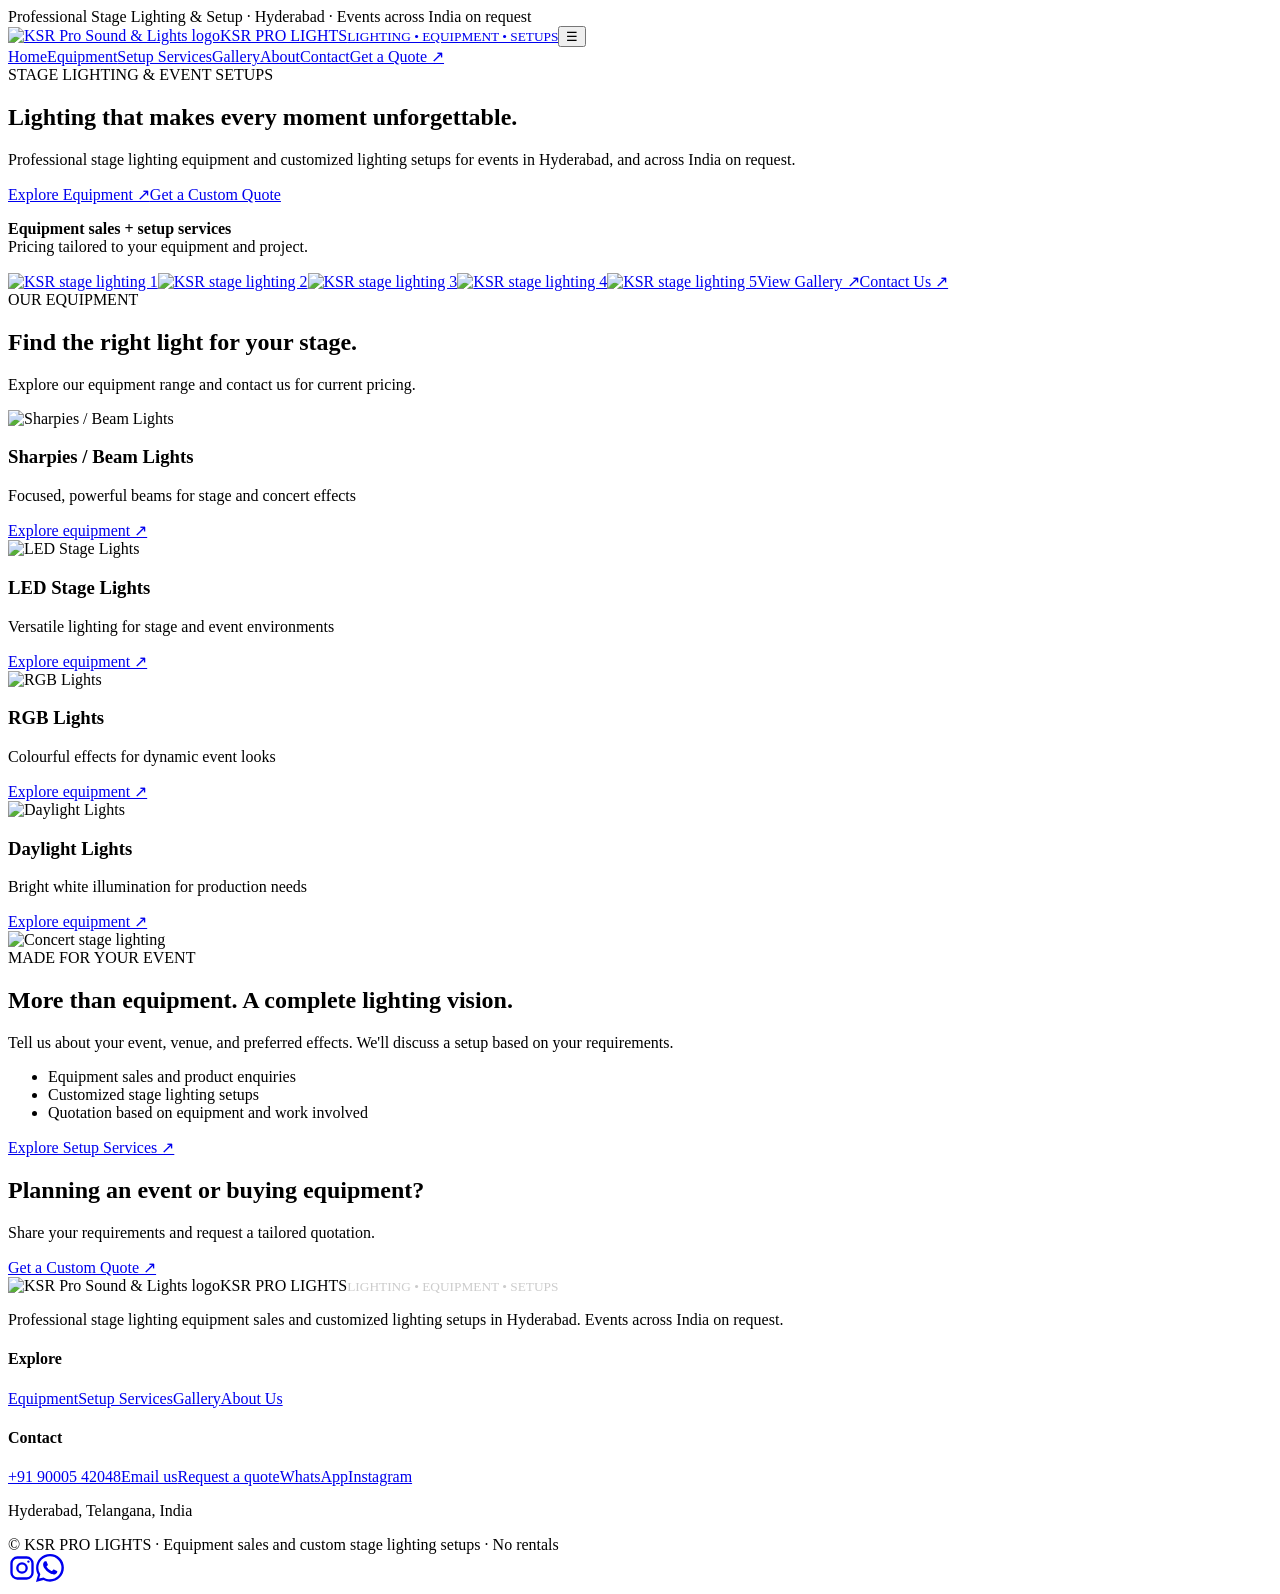
==== index.html @ 181de196 "Add files via upload" ====
<!doctype html><html lang="en"><head><meta charset="utf-8"><meta name="viewport" content="width=device-width,initial-scale=1"><meta name="description" content="Stage lighting equipment sales and customized lighting setup services in Hyderabad, Telangana."><title>Home | KSR PRO LIGHTS</title><link rel="icon" href="logo.jpg"><link rel="preconnect" href="https://fonts.googleapis.com"><link rel="preconnect" href="https://fonts.gstatic.com" crossorigin><link href="https://fonts.googleapis.com/css2?family=Inter:wght@400;500;600;700&family=Outfit:wght@600;700;800&display=swap" rel="stylesheet"><meta name="theme-color" content="#0b0b10"><link rel="stylesheet" href="styles.css"></head><body><div class="top"><div class="wrap"><span>Professional Stage Lighting & Setup · Hyderabad · Events across India on request</span></div></div><header><div class="wrap nav"><a class="logo" href="index.html"><img class="mark" width="50" height="50" src="logo.jpg" alt="KSR Pro Sound &amp; Lights logo"><span>KSR PRO LIGHTS<small>LIGHTING • EQUIPMENT • SETUPS</small></span></a><button class="menu" aria-label="Toggle menu">☰</button><nav class="links"><a data-page="index.html" href="index.html">Home</a><a data-page="equipment.html" href="ksr-pro-lights/equipment.html">Equipment</a><a data-page="services.html" href="ksr-pro-lights/services.html">Setup Services</a><a data-page="gallery.html" href="ksr-pro-lights/gallery.html">Gallery</a><a data-page="about.html" href="ksr-pro-lights/about.html">About</a><a data-page="contact.html" href="ksr-pro-lights/contact.html">Contact</a><a class="btn primary" href="ksr-pro-lights/contact.html">Get a Quote ↗</a></nav></div></header><main><section class="hero"><div class="wrap grid2"><div><span class="tag">STAGE LIGHTING & EVENT SETUPS</span><h1>Lighting that makes <span class="orange">every moment</span> unforgettable.</h1><p>Professional stage lighting equipment and customized lighting setups for events in Hyderabad, and across India on request.</p><div class="actions"><a class="btn primary" href="ksr-pro-lights/equipment.html">Explore Equipment ↗</a><a class="btn outline" href="ksr-pro-lights/contact.html">Get a Custom Quote</a></div><p><b>Equipment sales + setup services</b><br>Pricing tailored to your equipment and project.</p></div><div class="heroside"><a class="slider" href="ksr-pro-lights/gallery.html" aria-label="Open gallery"><img src="https://images.unsplash.com/photo-1506157786151-b8491531f063?auto=format&fit=crop&w=1200&q=80" alt="KSR stage lighting 1" class="on"><img src="https://images.unsplash.com/photo-1470229722913-7c0e2dbbafd3?auto=format&fit=crop&w=1200&q=80" alt="KSR stage lighting 2" class=""><img src="https://images.unsplash.com/photo-1501612780327-45045538702b?auto=format&fit=crop&w=1200&q=80" alt="KSR stage lighting 3" class=""><img src="https://images.unsplash.com/photo-1459749411175-04bf5292ceea?auto=format&fit=crop&w=1200&q=80" alt="KSR stage lighting 4" class=""><img src="https://images.unsplash.com/photo-1501386761578-eac5c94b800a?auto=format&fit=crop&w=1200&q=80" alt="KSR stage lighting 5" class=""><span class="viewtag">View Gallery ↗</span><span class="dots"><i></i><i></i><i></i><i></i><i></i></span></a><a class="btn primary wide" href="ksr-pro-lights/contact.html">Contact Us ↗</a></div></div></section><section class="section"><div class="wrap"><div class="heading"><span class="tag">OUR EQUIPMENT</span><h2>Find the right light for your stage.</h2><p>Explore our equipment range and contact us for current pricing.</p></div><div class="cards"><article class="card"><img src="https://images.unsplash.com/photo-1506157786151-b8491531f063?auto=format&fit=crop&w=700&q=80" alt="Sharpies / Beam Lights"><div class="cardbody"><h3>Sharpies / Beam Lights</h3><p>Focused, powerful beams for stage and concert effects</p><a class="textlink" href="ksr-pro-lights/equipment.html">Explore equipment ↗</a></div></article><article class="card"><img src="https://images.unsplash.com/photo-1470229722913-7c0e2dbbafd3?auto=format&fit=crop&w=700&q=80" alt="LED Stage Lights"><div class="cardbody"><h3>LED Stage Lights</h3><p>Versatile lighting for stage and event environments</p><a class="textlink" href="ksr-pro-lights/equipment.html">Explore equipment ↗</a></div></article><article class="card"><img src="https://images.unsplash.com/photo-1501612780327-45045538702b?auto=format&fit=crop&w=700&q=80" alt="RGB Lights"><div class="cardbody"><h3>RGB Lights</h3><p>Colourful effects for dynamic event looks</p><a class="textlink" href="ksr-pro-lights/equipment.html">Explore equipment ↗</a></div></article><article class="card"><img src="https://images.unsplash.com/photo-1459749411175-04bf5292ceea?auto=format&fit=crop&w=700&q=80" alt="Daylight Lights"><div class="cardbody"><h3>Daylight Lights</h3><p>Bright white illumination for production needs</p><a class="textlink" href="ksr-pro-lights/equipment.html">Explore equipment ↗</a></div></article></div></div></section><section class="section soft"><div class="wrap split"><img src="https://images.unsplash.com/photo-1506157786151-b8491531f063?auto=format&fit=crop&w=1000&q=85" alt="Concert stage lighting"><div><span class="tag">MADE FOR YOUR EVENT</span><h2>More than equipment. A complete lighting vision.</h2><p>Tell us about your event, venue, and preferred effects. We'll discuss a setup based on your requirements.</p><ul class="checks"><li>Equipment sales and product enquiries</li><li>Customized stage lighting setups</li><li>Quotation based on equipment and work involved</li></ul><a class="btn primary" href="ksr-pro-lights/services.html">Explore Setup Services ↗</a></div></div></section><section class="section"><div class="wrap"><div class="banner"><div><h2>Planning an event or buying equipment?</h2><p>Share your requirements and request a tailored quotation.</p></div><a class="btn primary" href="ksr-pro-lights/contact.html">Get a Custom Quote ↗</a></div></div></section></main><footer class="footer"><div class="wrap"><div class="footgrid"><div><div class="logo"><img class="mark" src="logo.jpg" alt="KSR Pro Sound &amp; Lights logo"><span>KSR PRO LIGHTS<small style="color:#ccc">LIGHTING • EQUIPMENT • SETUPS</small></span></div><p>Professional stage lighting equipment sales and customized lighting setups in Hyderabad. Events across India on request.</p></div><div><h4>Explore</h4><div class="footlinks"><a href="ksr-pro-lights/equipment.html">Equipment</a><a href="ksr-pro-lights/services.html">Setup Services</a><a href="ksr-pro-lights/gallery.html">Gallery</a><a href="ksr-pro-lights/about.html">About Us</a></div></div><div><h4>Contact</h4><div class="footlinks"><a href="tel:+919000542048">+91 90005 42048</a><a href="mailto:ksrprolights@gmail.com">Email us</a><a href="ksr-pro-lights/contact.html">Request a quote</a><a href="https://wa.me/919000542048">WhatsApp</a><a href="https://www.instagram.com/ksr_pro_lights/" target="_blank" rel="noopener">Instagram</a></div><p>Hyderabad, Telangana, India</p></div></div><div class="bottom">© <span data-year></span> KSR PRO LIGHTS · Equipment sales and custom stage lighting setups · No rentals</div></div></footer><a class="ig" aria-label="Instagram" href="https://www.instagram.com/ksr_pro_lights/" target="_blank" rel="noopener"><svg viewBox="0 0 24 24" width="28" height="28" fill="none" stroke="currentColor" stroke-width="2" stroke-linecap="round" stroke-linejoin="round"><rect x="3" y="3" width="18" height="18" rx="5"/><circle cx="12" cy="12" r="4"/><circle cx="17.500" cy="6.500" r="1" fill="currentColor" stroke="none"/></svg></a><a class="wa" aria-label="WhatsApp" href="https://wa.me/919000542048?text=Hello%20KSR%20PRO%20LIGHTS%2C%20I%20would%20like%20to%20enquire." target="_blank" rel="noopener"><svg viewBox="0 0 24 24" width="28" height="28" fill="currentColor"><path d="M20.5 3.5A11.9 11.9 0 0 0 12 0C5.4 0 .1 5.3.1 11.9c0 2.1.6 4.1 1.600 5.900L0 24l6.400-1.700a12 12 0 0 0 5.600 1.400c6.600 0 11.900-5.300 11.900-11.900 0-3.200-1.200-6.200-3.400-8.300zM12 21.700c-1.800 0-3.600-.5-5.100-1.400l-.4-.2-3.800 1 1-3.700-.2-.4a9.800 9.800 0 0 1-1.500-5.200C2.100 6.400 6.500 2 12 2c2.600 0 5.100 1 6.900 2.900a9.700 9.700 0 0 1 2.900 6.900c0 5.400-4.400 9.900-9.800 9.900zm5.400-7.400c-.3-.1-1.800-.9-2-1-.3-.1-.5-.1-.7.1l-.9 1.100c-.2.200-.3.200-.6.100a8 8 0 0 1-4-3.500c-.3-.5.300-.5.900-1.600.1-.2 0-.4 0-.5l-.9-2.200c-.2-.6-.5-.5-.7-.5h-.6c-.2 0-.5.100-.8.400-.3.300-1 1-1 2.500s1.100 2.900 1.200 3.100c.1.200 2.100 3.200 5.100 4.500 1.900.8 2.600.9 3.600.7.600-.1 1.800-.7 2-1.400.3-.7.300-1.300.2-1.400-.1-.1-.3-.2-.6-.3z"/></svg></a><script src="script.js"></script></body></html>
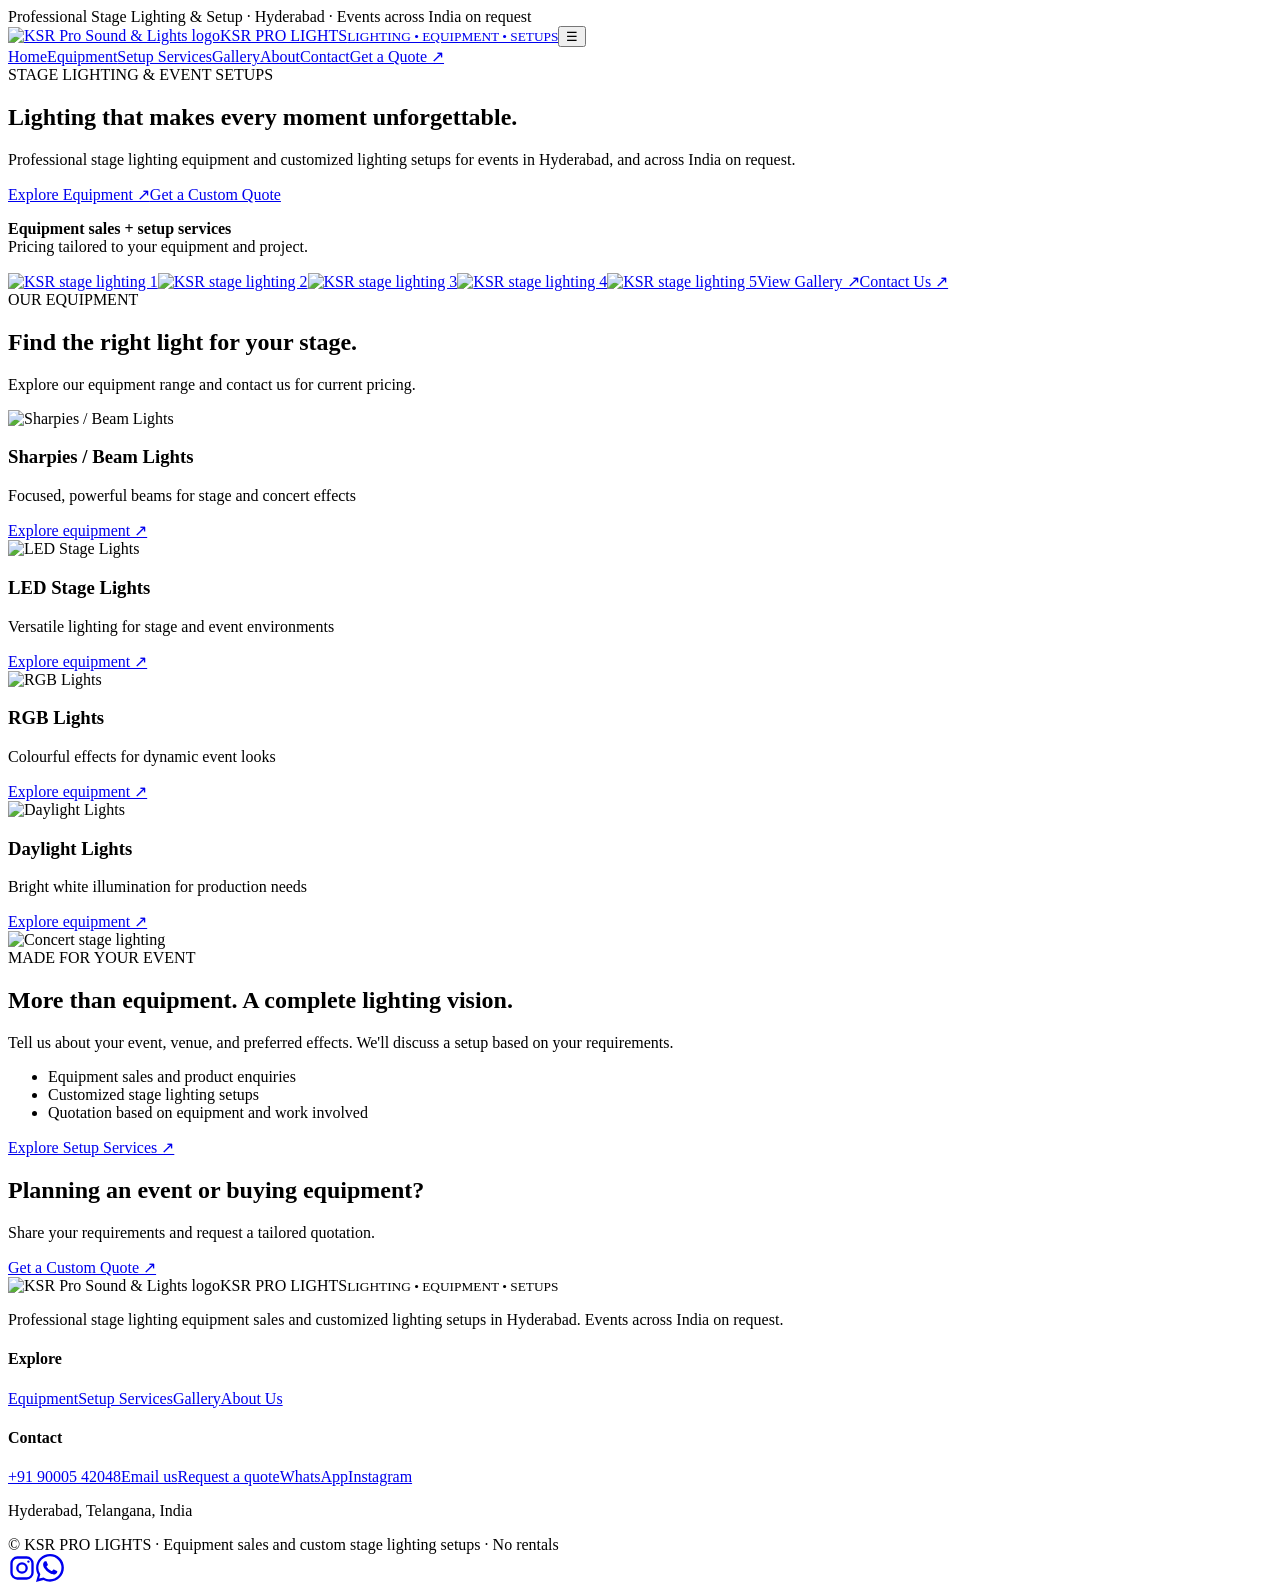
==== commit b4fb2a3c: "Add files via upload" ====
--- a/index.html
+++ b/index.html
@@ -1 +1 @@
-<!doctype html><html lang="en"><head><meta charset="utf-8"><meta name="viewport" content="width=device-width,initial-scale=1"><meta name="description" content="Stage lighting equipment sales and customized lighting setup services in Hyderabad, Telangana."><title>Home | KSR PRO LIGHTS</title><link rel="icon" href="logo.jpg"><link rel="preconnect" href="https://fonts.googleapis.com"><link rel="preconnect" href="https://fonts.gstatic.com" crossorigin><link href="https://fonts.googleapis.com/css2?family=Inter:wght@400;500;600;700&family=Outfit:wght@600;700;800&display=swap" rel="stylesheet"><meta name="theme-color" content="#0b0b10"><link rel="stylesheet" href="styles.css"></head><body><div class="top"><div class="wrap"><span>Professional Stage Lighting & Setup · Hyderabad · Events across India on request</span></div></div><header><div class="wrap nav"><a class="logo" href="index.html"><img class="mark" width="50" height="50" src="logo.jpg" alt="KSR Pro Sound &amp; Lights logo"><span>KSR PRO LIGHTS<small>LIGHTING • EQUIPMENT • SETUPS</small></span></a><button class="menu" aria-label="Toggle menu">☰</button><nav class="links"><a data-page="index.html" href="index.html">Home</a><a data-page="equipment.html" href="ksr-pro-lights/equipment.html">Equipment</a><a data-page="services.html" href="ksr-pro-lights/services.html">Setup Services</a><a data-page="gallery.html" href="ksr-pro-lights/gallery.html">Gallery</a><a data-page="about.html" href="ksr-pro-lights/about.html">About</a><a data-page="contact.html" href="ksr-pro-lights/contact.html">Contact</a><a class="btn primary" href="ksr-pro-lights/contact.html">Get a Quote ↗</a></nav></div></header><main><section class="hero"><div class="wrap grid2"><div><span class="tag">STAGE LIGHTING & EVENT SETUPS</span><h1>Lighting that makes <span class="orange">every moment</span> unforgettable.</h1><p>Professional stage lighting equipment and customized lighting setups for events in Hyderabad, and across India on request.</p><div class="actions"><a class="btn primary" href="ksr-pro-lights/equipment.html">Explore Equipment ↗</a><a class="btn outline" href="ksr-pro-lights/contact.html">Get a Custom Quote</a></div><p><b>Equipment sales + setup services</b><br>Pricing tailored to your equipment and project.</p></div><div class="heroside"><a class="slider" href="ksr-pro-lights/gallery.html" aria-label="Open gallery"><img src="https://images.unsplash.com/photo-1506157786151-b8491531f063?auto=format&fit=crop&w=1200&q=80" alt="KSR stage lighting 1" class="on"><img src="https://images.unsplash.com/photo-1470229722913-7c0e2dbbafd3?auto=format&fit=crop&w=1200&q=80" alt="KSR stage lighting 2" class=""><img src="https://images.unsplash.com/photo-1501612780327-45045538702b?auto=format&fit=crop&w=1200&q=80" alt="KSR stage lighting 3" class=""><img src="https://images.unsplash.com/photo-1459749411175-04bf5292ceea?auto=format&fit=crop&w=1200&q=80" alt="KSR stage lighting 4" class=""><img src="https://images.unsplash.com/photo-1501386761578-eac5c94b800a?auto=format&fit=crop&w=1200&q=80" alt="KSR stage lighting 5" class=""><span class="viewtag">View Gallery ↗</span><span class="dots"><i></i><i></i><i></i><i></i><i></i></span></a><a class="btn primary wide" href="ksr-pro-lights/contact.html">Contact Us ↗</a></div></div></section><section class="section"><div class="wrap"><div class="heading"><span class="tag">OUR EQUIPMENT</span><h2>Find the right light for your stage.</h2><p>Explore our equipment range and contact us for current pricing.</p></div><div class="cards"><article class="card"><img src="https://images.unsplash.com/photo-1506157786151-b8491531f063?auto=format&fit=crop&w=700&q=80" alt="Sharpies / Beam Lights"><div class="cardbody"><h3>Sharpies / Beam Lights</h3><p>Focused, powerful beams for stage and concert effects</p><a class="textlink" href="ksr-pro-lights/equipment.html">Explore equipment ↗</a></div></article><article class="card"><img src="https://images.unsplash.com/photo-1470229722913-7c0e2dbbafd3?auto=format&fit=crop&w=700&q=80" alt="LED Stage Lights"><div class="cardbody"><h3>LED Stage Lights</h3><p>Versatile lighting for stage and event environments</p><a class="textlink" href="ksr-pro-lights/equipment.html">Explore equipment ↗</a></div></article><article class="card"><img src="https://images.unsplash.com/photo-1501612780327-45045538702b?auto=format&fit=crop&w=700&q=80" alt="RGB Lights"><div class="cardbody"><h3>RGB Lights</h3><p>Colourful effects for dynamic event looks</p><a class="textlink" href="ksr-pro-lights/equipment.html">Explore equipment ↗</a></div></article><article class="card"><img src="https://images.unsplash.com/photo-1459749411175-04bf5292ceea?auto=format&fit=crop&w=700&q=80" alt="Daylight Lights"><div class="cardbody"><h3>Daylight Lights</h3><p>Bright white illumination for production needs</p><a class="textlink" href="ksr-pro-lights/equipment.html">Explore equipment ↗</a></div></article></div></div></section><section class="section soft"><div class="wrap split"><img src="https://images.unsplash.com/photo-1506157786151-b8491531f063?auto=format&fit=crop&w=1000&q=85" alt="Concert stage lighting"><div><span class="tag">MADE FOR YOUR EVENT</span><h2>More than equipment. A complete lighting vision.</h2><p>Tell us about your event, venue, and preferred effects. We'll discuss a setup based on your requirements.</p><ul class="checks"><li>Equipment sales and product enquiries</li><li>Customized stage lighting setups</li><li>Quotation based on equipment and work involved</li></ul><a class="btn primary" href="ksr-pro-lights/services.html">Explore Setup Services ↗</a></div></div></section><section class="section"><div class="wrap"><div class="banner"><div><h2>Planning an event or buying equipment?</h2><p>Share your requirements and request a tailored quotation.</p></div><a class="btn primary" href="ksr-pro-lights/contact.html">Get a Custom Quote ↗</a></div></div></section></main><footer class="footer"><div class="wrap"><div class="footgrid"><div><div class="logo"><img class="mark" src="logo.jpg" alt="KSR Pro Sound &amp; Lights logo"><span>KSR PRO LIGHTS<small style="color:#ccc">LIGHTING • EQUIPMENT • SETUPS</small></span></div><p>Professional stage lighting equipment sales and customized lighting setups in Hyderabad. Events across India on request.</p></div><div><h4>Explore</h4><div class="footlinks"><a href="ksr-pro-lights/equipment.html">Equipment</a><a href="ksr-pro-lights/services.html">Setup Services</a><a href="ksr-pro-lights/gallery.html">Gallery</a><a href="ksr-pro-lights/about.html">About Us</a></div></div><div><h4>Contact</h4><div class="footlinks"><a href="tel:+919000542048">+91 90005 42048</a><a href="mailto:ksrprolights@gmail.com">Email us</a><a href="ksr-pro-lights/contact.html">Request a quote</a><a href="https://wa.me/919000542048">WhatsApp</a><a href="https://www.instagram.com/ksr_pro_lights/" target="_blank" rel="noopener">Instagram</a></div><p>Hyderabad, Telangana, India</p></div></div><div class="bottom">© <span data-year></span> KSR PRO LIGHTS · Equipment sales and custom stage lighting setups · No rentals</div></div></footer><a class="ig" aria-label="Instagram" href="https://www.instagram.com/ksr_pro_lights/" target="_blank" rel="noopener"><svg viewBox="0 0 24 24" width="28" height="28" fill="none" stroke="currentColor" stroke-width="2" stroke-linecap="round" stroke-linejoin="round"><rect x="3" y="3" width="18" height="18" rx="5"/><circle cx="12" cy="12" r="4"/><circle cx="17.500" cy="6.500" r="1" fill="currentColor" stroke="none"/></svg></a><a class="wa" aria-label="WhatsApp" href="https://wa.me/919000542048?text=Hello%20KSR%20PRO%20LIGHTS%2C%20I%20would%20like%20to%20enquire." target="_blank" rel="noopener"><svg viewBox="0 0 24 24" width="28" height="28" fill="currentColor"><path d="M20.5 3.5A11.9 11.9 0 0 0 12 0C5.4 0 .1 5.3.1 11.9c0 2.1.6 4.1 1.600 5.900L0 24l6.400-1.700a12 12 0 0 0 5.600 1.400c6.600 0 11.900-5.300 11.900-11.900 0-3.200-1.200-6.200-3.400-8.300zM12 21.700c-1.800 0-3.600-.5-5.100-1.400l-.4-.2-3.800 1 1-3.700-.2-.4a9.800 9.800 0 0 1-1.500-5.200C2.100 6.400 6.500 2 12 2c2.600 0 5.100 1 6.900 2.900a9.700 9.700 0 0 1 2.900 6.900c0 5.400-4.400 9.900-9.800 9.900zm5.400-7.400c-.3-.1-1.800-.9-2-1-.3-.1-.5-.1-.7.1l-.9 1.100c-.2.200-.3.200-.6.100a8 8 0 0 1-4-3.500c-.3-.5.300-.5.900-1.600.1-.2 0-.4 0-.5l-.9-2.200c-.2-.6-.5-.5-.7-.5h-.6c-.2 0-.5.100-.8.400-.3.300-1 1-1 2.500s1.100 2.900 1.200 3.100c.1.200 2.100 3.200 5.100 4.500 1.900.8 2.600.9 3.600.7.600-.1 1.800-.7 2-1.400.3-.7.300-1.300.2-1.400-.1-.1-.3-.2-.6-.3z"/></svg></a><script src="script.js"></script></body></html>+<!doctype html><html lang="en"><head><meta charset="utf-8"><meta http-equiv="Content-Security-Policy" content="default-src 'self'; script-src 'self'; style-src 'self' https://fonts.googleapis.com; font-src https://fonts.gstatic.com; img-src 'self' data: https://images.unsplash.com; connect-src 'none'; object-src 'none'; base-uri 'self'; form-action 'none'; frame-src 'none'"><meta name="referrer" content="strict-origin-when-cross-origin"><meta name="viewport" content="width=device-width,initial-scale=1"><meta name="description" content="Stage lighting equipment sales and customized lighting setup services in Hyderabad, Telangana."><title>Home | KSR PRO LIGHTS</title><link rel="icon" href="logo.jpg"><link rel="preconnect" href="https://fonts.googleapis.com"><link rel="preconnect" href="https://fonts.gstatic.com" crossorigin><link href="https://fonts.googleapis.com/css2?family=Inter:wght@400;500;600;700&family=Outfit:wght@600;700;800&display=swap" rel="stylesheet"><meta name="theme-color" content="#0b0b10"><link rel="stylesheet" href="styles.css"></head><body><div class="top"><div class="wrap"><span>Professional Stage Lighting & Setup · Hyderabad · Events across India on request</span></div></div><header><div class="wrap nav"><a class="logo" href="index.html"><img class="mark" width="50" height="50" src="logo.jpg" alt="KSR Pro Sound &amp; Lights logo"><span>KSR PRO LIGHTS<small>LIGHTING • EQUIPMENT • SETUPS</small></span></a><button class="menu" aria-label="Toggle menu">☰</button><nav class="links"><a data-page="index.html" href="index.html">Home</a><a data-page="equipment.html" href="equipment.html">Equipment</a><a data-page="services.html" href="services.html">Setup Services</a><a data-page="gallery.html" href="gallery.html">Gallery</a><a data-page="about.html" href="about.html">About</a><a data-page="contact.html" href="contact.html">Contact</a><a class="btn primary" href="contact.html">Get a Quote ↗</a></nav></div></header><main><section class="hero"><div class="wrap grid2"><div><span class="tag">STAGE LIGHTING & EVENT SETUPS</span><h1>Lighting that makes <span class="orange">every moment</span> unforgettable.</h1><p>Professional stage lighting equipment and customized lighting setups for events in Hyderabad, and across India on request.</p><div class="actions"><a class="btn primary" href="equipment.html">Explore Equipment ↗</a><a class="btn outline" href="contact.html">Get a Custom Quote</a></div><p><b>Equipment sales + setup services</b><br>Pricing tailored to your equipment and project.</p></div><div class="heroside"><a class="slider" href="gallery.html" aria-label="Open gallery"><img referrerpolicy="no-referrer" src="https://images.unsplash.com/photo-1506157786151-b8491531f063?auto=format&fit=crop&w=1200&q=80" alt="KSR stage lighting 1" class="on"><img referrerpolicy="no-referrer" src="https://images.unsplash.com/photo-1470229722913-7c0e2dbbafd3?auto=format&fit=crop&w=1200&q=80" alt="KSR stage lighting 2" class=""><img referrerpolicy="no-referrer" src="https://images.unsplash.com/photo-1501612780327-45045538702b?auto=format&fit=crop&w=1200&q=80" alt="KSR stage lighting 3" class=""><img referrerpolicy="no-referrer" src="https://images.unsplash.com/photo-1459749411175-04bf5292ceea?auto=format&fit=crop&w=1200&q=80" alt="KSR stage lighting 4" class=""><img referrerpolicy="no-referrer" src="https://images.unsplash.com/photo-1501386761578-eac5c94b800a?auto=format&fit=crop&w=1200&q=80" alt="KSR stage lighting 5" class=""><span class="viewtag">View Gallery ↗</span><span class="dots"><i></i><i></i><i></i><i></i><i></i></span></a><a class="btn primary wide" href="contact.html">Contact Us ↗</a></div></div></section><section class="section"><div class="wrap"><div class="heading"><span class="tag">OUR EQUIPMENT</span><h2>Find the right light for your stage.</h2><p>Explore our equipment range and contact us for current pricing.</p></div><div class="cards"><article class="card"><img referrerpolicy="no-referrer" src="https://images.unsplash.com/photo-1506157786151-b8491531f063?auto=format&fit=crop&w=700&q=80" alt="Sharpies / Beam Lights"><div class="cardbody"><h3>Sharpies / Beam Lights</h3><p>Focused, powerful beams for stage and concert effects</p><a class="textlink" href="equipment.html">Explore equipment ↗</a></div></article><article class="card"><img referrerpolicy="no-referrer" src="https://images.unsplash.com/photo-1470229722913-7c0e2dbbafd3?auto=format&fit=crop&w=700&q=80" alt="LED Stage Lights"><div class="cardbody"><h3>LED Stage Lights</h3><p>Versatile lighting for stage and event environments</p><a class="textlink" href="equipment.html">Explore equipment ↗</a></div></article><article class="card"><img referrerpolicy="no-referrer" src="https://images.unsplash.com/photo-1501612780327-45045538702b?auto=format&fit=crop&w=700&q=80" alt="RGB Lights"><div class="cardbody"><h3>RGB Lights</h3><p>Colourful effects for dynamic event looks</p><a class="textlink" href="equipment.html">Explore equipment ↗</a></div></article><article class="card"><img referrerpolicy="no-referrer" src="https://images.unsplash.com/photo-1459749411175-04bf5292ceea?auto=format&fit=crop&w=700&q=80" alt="Daylight Lights"><div class="cardbody"><h3>Daylight Lights</h3><p>Bright white illumination for production needs</p><a class="textlink" href="equipment.html">Explore equipment ↗</a></div></article></div></div></section><section class="section soft"><div class="wrap split"><img referrerpolicy="no-referrer" src="https://images.unsplash.com/photo-1506157786151-b8491531f063?auto=format&fit=crop&w=1000&q=85" alt="Concert stage lighting"><div><span class="tag">MADE FOR YOUR EVENT</span><h2>More than equipment. A complete lighting vision.</h2><p>Tell us about your event, venue, and preferred effects. We'll discuss a setup based on your requirements.</p><ul class="checks"><li>Equipment sales and product enquiries</li><li>Customized stage lighting setups</li><li>Quotation based on equipment and work involved</li></ul><a class="btn primary" href="services.html">Explore Setup Services ↗</a></div></div></section><section class="section"><div class="wrap"><div class="banner"><div><h2>Planning an event or buying equipment?</h2><p>Share your requirements and request a tailored quotation.</p></div><a class="btn primary" href="contact.html">Get a Custom Quote ↗</a></div></div></section></main><footer class="footer"><div class="wrap"><div class="footgrid"><div><div class="logo"><img class="mark" src="logo.jpg" alt="KSR Pro Sound &amp; Lights logo"><span>KSR PRO LIGHTS<small class="u-c">LIGHTING • EQUIPMENT • SETUPS</small></span></div><p>Professional stage lighting equipment sales and customized lighting setups in Hyderabad. Events across India on request.</p></div><div><h4>Explore</h4><div class="footlinks"><a href="equipment.html">Equipment</a><a href="services.html">Setup Services</a><a href="gallery.html">Gallery</a><a href="about.html">About Us</a></div></div><div><h4>Contact</h4><div class="footlinks"><a href="tel:+919000542048">+91 90005 42048</a><a href="mailto:ksrprolights@gmail.com">Email us</a><a href="contact.html">Request a quote</a><a href="https://wa.me/919000542048">WhatsApp</a><a href="https://www.instagram.com/ksr_pro_lights/" target="_blank" rel="noopener noreferrer">Instagram</a></div><p>Hyderabad, Telangana, India</p></div></div><div class="bottom">© <span data-year></span> KSR PRO LIGHTS · Equipment sales and custom stage lighting setups · No rentals</div></div></footer><a class="ig" aria-label="Instagram" href="https://www.instagram.com/ksr_pro_lights/" target="_blank" rel="noopener noreferrer"><svg viewBox="0 0 24 24" width="28" height="28" fill="none" stroke="currentColor" stroke-width="2" stroke-linecap="round" stroke-linejoin="round"><rect x="3" y="3" width="18" height="18" rx="5"/><circle cx="12" cy="12" r="4"/><circle cx="17.500" cy="6.500" r="1" fill="currentColor" stroke="none"/></svg></a><a class="wa" aria-label="WhatsApp" href="https://wa.me/919000542048?text=Hello%20KSR%20PRO%20LIGHTS%2C%20I%20would%20like%20to%20enquire." target="_blank" rel="noopener noreferrer"><svg viewBox="0 0 24 24" width="28" height="28" fill="currentColor"><path d="M20.5 3.5A11.9 11.9 0 0 0 12 0C5.4 0 .1 5.3.1 11.9c0 2.1.6 4.1 1.600 5.900L0 24l6.400-1.700a12 12 0 0 0 5.600 1.400c6.600 0 11.900-5.300 11.900-11.900 0-3.200-1.200-6.200-3.400-8.300zM12 21.700c-1.800 0-3.600-.5-5.100-1.400l-.4-.2-3.800 1 1-3.700-.2-.4a9.800 9.800 0 0 1-1.500-5.200C2.100 6.400 6.500 2 12 2c2.600 0 5.100 1 6.900 2.900a9.700 9.700 0 0 1 2.900 6.900c0 5.400-4.400 9.900-9.800 9.900zm5.400-7.400c-.3-.1-1.800-.9-2-1-.3-.1-.5-.1-.7.1l-.9 1.100c-.2.200-.3.200-.6.100a8 8 0 0 1-4-3.500c-.3-.5.300-.5.900-1.600.1-.2 0-.4 0-.5l-.9-2.200c-.2-.6-.5-.5-.7-.5h-.6c-.2 0-.5.100-.8.400-.3.300-1 1-1 2.500s1.100 2.900 1.200 3.100c.1.200 2.100 3.200 5.100 4.500 1.900.8 2.600.9 3.600.7.600-.1 1.800-.7 2-1.400.3-.7.300-1.300.2-1.400-.1-.1-.3-.2-.6-.3z"/></svg></a><script src="script.js"></script></body></html>
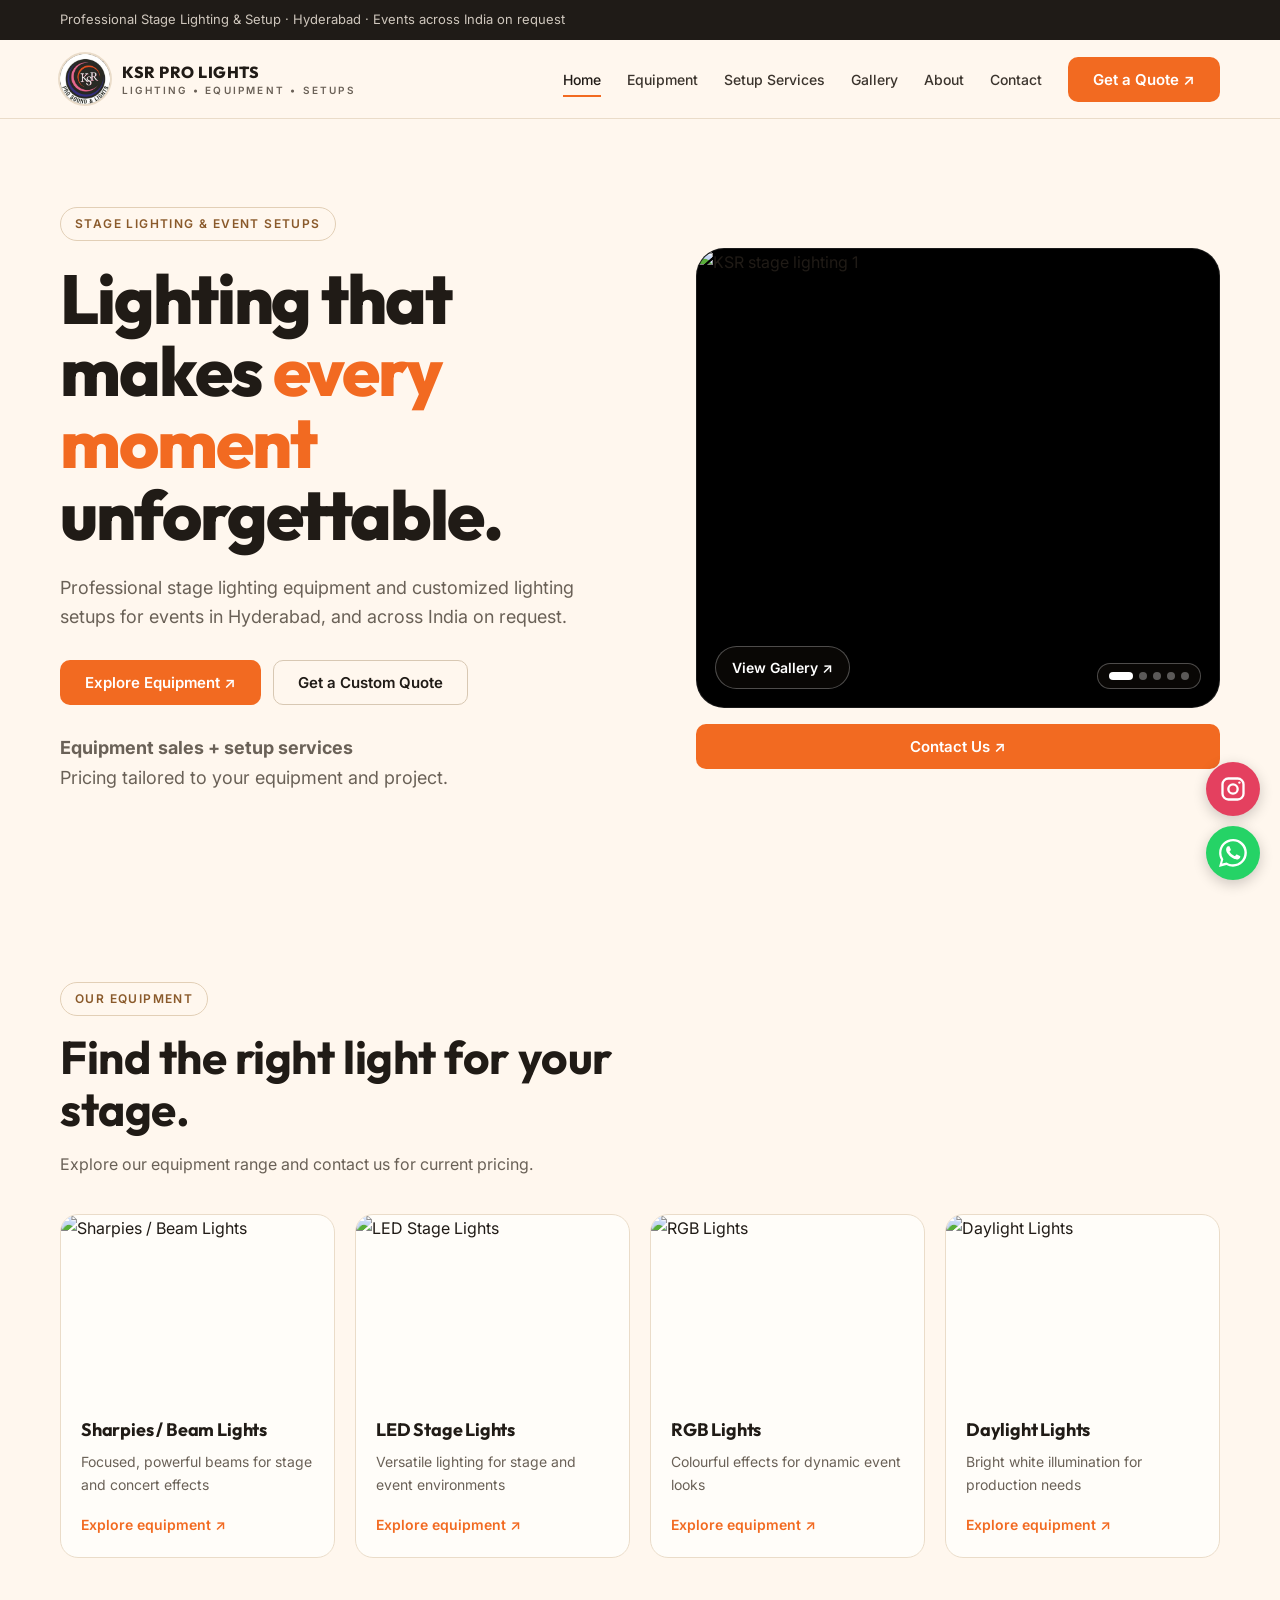
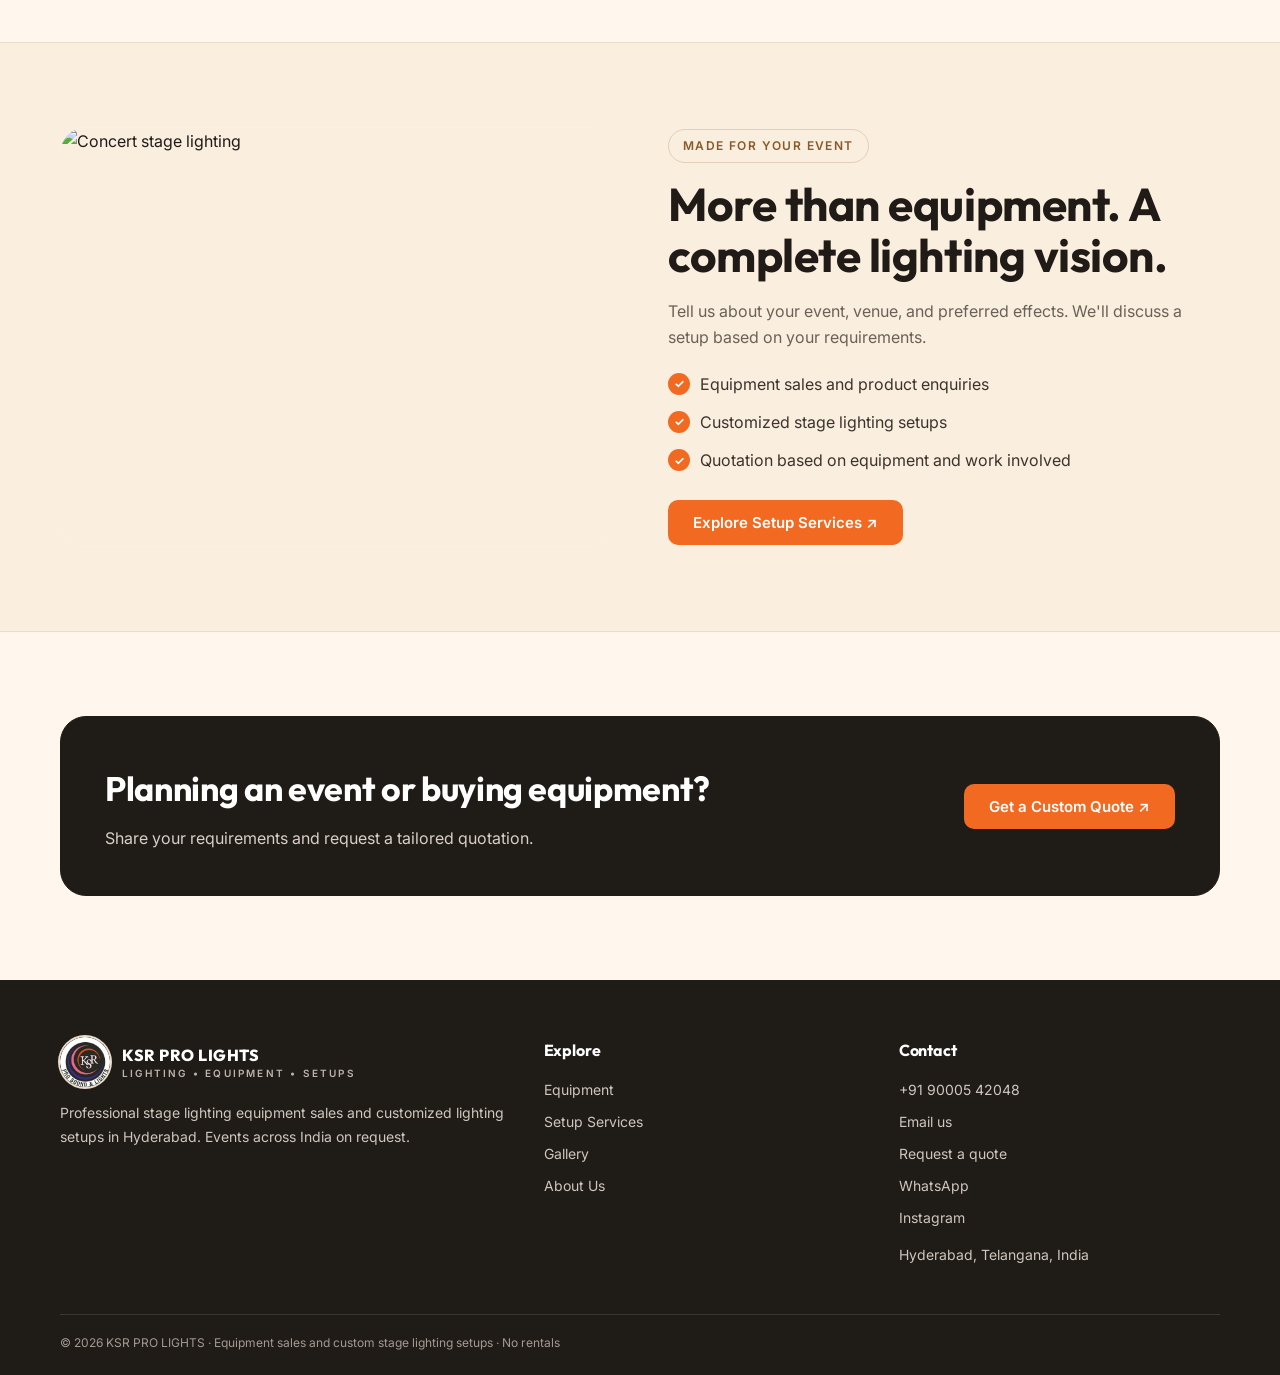
==== commit 5efc72ac: "index.html" ====
--- a/index.html
+++ b/index.html
@@ -1 +1 @@
-<!doctype html><html lang="en"><head><meta charset="utf-8"><meta http-equiv="Content-Security-Policy" content="default-src 'self'; script-src 'self'; style-src 'self' https://fonts.googleapis.com; font-src https://fonts.gstatic.com; img-src 'self' data: https://images.unsplash.com; connect-src 'none'; object-src 'none'; base-uri 'self'; form-action 'none'; frame-src 'none'"><meta name="referrer" content="strict-origin-when-cross-origin"><meta name="viewport" content="width=device-width,initial-scale=1"><meta name="description" content="Stage lighting equipment sales and customized lighting setup services in Hyderabad, Telangana."><title>Home | KSR PRO LIGHTS</title><link rel="icon" href="logo.jpg"><link rel="preconnect" href="https://fonts.googleapis.com"><link rel="preconnect" href="https://fonts.gstatic.com" crossorigin><link href="https://fonts.googleapis.com/css2?family=Inter:wght@400;500;600;700&family=Outfit:wght@600;700;800&display=swap" rel="stylesheet"><meta name="theme-color" content="#0b0b10"><link rel="stylesheet" href="styles.css"></head><body><div class="top"><div class="wrap"><span>Professional Stage Lighting & Setup · Hyderabad · Events across India on request</span></div></div><header><div class="wrap nav"><a class="logo" href="index.html"><img class="mark" width="50" height="50" src="logo.jpg" alt="KSR Pro Sound &amp; Lights logo"><span>KSR PRO LIGHTS<small>LIGHTING • EQUIPMENT • SETUPS</small></span></a><button class="menu" aria-label="Toggle menu">☰</button><nav class="links"><a data-page="index.html" href="index.html">Home</a><a data-page="equipment.html" href="equipment.html">Equipment</a><a data-page="services.html" href="services.html">Setup Services</a><a data-page="gallery.html" href="gallery.html">Gallery</a><a data-page="about.html" href="about.html">About</a><a data-page="contact.html" href="contact.html">Contact</a><a class="btn primary" href="contact.html">Get a Quote ↗</a></nav></div></header><main><section class="hero"><div class="wrap grid2"><div><span class="tag">STAGE LIGHTING & EVENT SETUPS</span><h1>Lighting that makes <span class="orange">every moment</span> unforgettable.</h1><p>Professional stage lighting equipment and customized lighting setups for events in Hyderabad, and across India on request.</p><div class="actions"><a class="btn primary" href="equipment.html">Explore Equipment ↗</a><a class="btn outline" href="contact.html">Get a Custom Quote</a></div><p><b>Equipment sales + setup services</b><br>Pricing tailored to your equipment and project.</p></div><div class="heroside"><a class="slider" href="gallery.html" aria-label="Open gallery"><img referrerpolicy="no-referrer" src="https://images.unsplash.com/photo-1506157786151-b8491531f063?auto=format&fit=crop&w=1200&q=80" alt="KSR stage lighting 1" class="on"><img referrerpolicy="no-referrer" src="https://images.unsplash.com/photo-1470229722913-7c0e2dbbafd3?auto=format&fit=crop&w=1200&q=80" alt="KSR stage lighting 2" class=""><img referrerpolicy="no-referrer" src="https://images.unsplash.com/photo-1501612780327-45045538702b?auto=format&fit=crop&w=1200&q=80" alt="KSR stage lighting 3" class=""><img referrerpolicy="no-referrer" src="https://images.unsplash.com/photo-1459749411175-04bf5292ceea?auto=format&fit=crop&w=1200&q=80" alt="KSR stage lighting 4" class=""><img referrerpolicy="no-referrer" src="https://images.unsplash.com/photo-1501386761578-eac5c94b800a?auto=format&fit=crop&w=1200&q=80" alt="KSR stage lighting 5" class=""><span class="viewtag">View Gallery ↗</span><span class="dots"><i></i><i></i><i></i><i></i><i></i></span></a><a class="btn primary wide" href="contact.html">Contact Us ↗</a></div></div></section><section class="section"><div class="wrap"><div class="heading"><span class="tag">OUR EQUIPMENT</span><h2>Find the right light for your stage.</h2><p>Explore our equipment range and contact us for current pricing.</p></div><div class="cards"><article class="card"><img referrerpolicy="no-referrer" src="https://images.unsplash.com/photo-1506157786151-b8491531f063?auto=format&fit=crop&w=700&q=80" alt="Sharpies / Beam Lights"><div class="cardbody"><h3>Sharpies / Beam Lights</h3><p>Focused, powerful beams for stage and concert effects</p><a class="textlink" href="equipment.html">Explore equipment ↗</a></div></article><article class="card"><img referrerpolicy="no-referrer" src="https://images.unsplash.com/photo-1470229722913-7c0e2dbbafd3?auto=format&fit=crop&w=700&q=80" alt="LED Stage Lights"><div class="cardbody"><h3>LED Stage Lights</h3><p>Versatile lighting for stage and event environments</p><a class="textlink" href="equipment.html">Explore equipment ↗</a></div></article><article class="card"><img referrerpolicy="no-referrer" src="https://images.unsplash.com/photo-1501612780327-45045538702b?auto=format&fit=crop&w=700&q=80" alt="RGB Lights"><div class="cardbody"><h3>RGB Lights</h3><p>Colourful effects for dynamic event looks</p><a class="textlink" href="equipment.html">Explore equipment ↗</a></div></article><article class="card"><img referrerpolicy="no-referrer" src="https://images.unsplash.com/photo-1459749411175-04bf5292ceea?auto=format&fit=crop&w=700&q=80" alt="Daylight Lights"><div class="cardbody"><h3>Daylight Lights</h3><p>Bright white illumination for production needs</p><a class="textlink" href="equipment.html">Explore equipment ↗</a></div></article></div></div></section><section class="section soft"><div class="wrap split"><img referrerpolicy="no-referrer" src="https://images.unsplash.com/photo-1506157786151-b8491531f063?auto=format&fit=crop&w=1000&q=85" alt="Concert stage lighting"><div><span class="tag">MADE FOR YOUR EVENT</span><h2>More than equipment. A complete lighting vision.</h2><p>Tell us about your event, venue, and preferred effects. We'll discuss a setup based on your requirements.</p><ul class="checks"><li>Equipment sales and product enquiries</li><li>Customized stage lighting setups</li><li>Quotation based on equipment and work involved</li></ul><a class="btn primary" href="services.html">Explore Setup Services ↗</a></div></div></section><section class="section"><div class="wrap"><div class="banner"><div><h2>Planning an event or buying equipment?</h2><p>Share your requirements and request a tailored quotation.</p></div><a class="btn primary" href="contact.html">Get a Custom Quote ↗</a></div></div></section></main><footer class="footer"><div class="wrap"><div class="footgrid"><div><div class="logo"><img class="mark" src="logo.jpg" alt="KSR Pro Sound &amp; Lights logo"><span>KSR PRO LIGHTS<small class="u-c">LIGHTING • EQUIPMENT • SETUPS</small></span></div><p>Professional stage lighting equipment sales and customized lighting setups in Hyderabad. Events across India on request.</p></div><div><h4>Explore</h4><div class="footlinks"><a href="equipment.html">Equipment</a><a href="services.html">Setup Services</a><a href="gallery.html">Gallery</a><a href="about.html">About Us</a></div></div><div><h4>Contact</h4><div class="footlinks"><a href="tel:+919000542048">+91 90005 42048</a><a href="mailto:ksrprolights@gmail.com">Email us</a><a href="contact.html">Request a quote</a><a href="https://wa.me/919000542048">WhatsApp</a><a href="https://www.instagram.com/ksr_pro_lights/" target="_blank" rel="noopener noreferrer">Instagram</a></div><p>Hyderabad, Telangana, India</p></div></div><div class="bottom">© <span data-year></span> KSR PRO LIGHTS · Equipment sales and custom stage lighting setups · No rentals</div></div></footer><a class="ig" aria-label="Instagram" href="https://www.instagram.com/ksr_pro_lights/" target="_blank" rel="noopener noreferrer"><svg viewBox="0 0 24 24" width="28" height="28" fill="none" stroke="currentColor" stroke-width="2" stroke-linecap="round" stroke-linejoin="round"><rect x="3" y="3" width="18" height="18" rx="5"/><circle cx="12" cy="12" r="4"/><circle cx="17.500" cy="6.500" r="1" fill="currentColor" stroke="none"/></svg></a><a class="wa" aria-label="WhatsApp" href="https://wa.me/919000542048?text=Hello%20KSR%20PRO%20LIGHTS%2C%20I%20would%20like%20to%20enquire." target="_blank" rel="noopener noreferrer"><svg viewBox="0 0 24 24" width="28" height="28" fill="currentColor"><path d="M20.5 3.5A11.9 11.9 0 0 0 12 0C5.4 0 .1 5.3.1 11.9c0 2.1.6 4.1 1.600 5.900L0 24l6.400-1.700a12 12 0 0 0 5.600 1.400c6.600 0 11.900-5.300 11.900-11.900 0-3.200-1.200-6.200-3.400-8.300zM12 21.700c-1.800 0-3.600-.5-5.100-1.400l-.4-.2-3.800 1 1-3.700-.2-.4a9.800 9.800 0 0 1-1.500-5.200C2.100 6.400 6.500 2 12 2c2.600 0 5.100 1 6.900 2.900a9.700 9.700 0 0 1 2.900 6.900c0 5.400-4.400 9.900-9.800 9.900zm5.400-7.400c-.3-.1-1.800-.9-2-1-.3-.1-.5-.1-.7.1l-.9 1.100c-.2.200-.3.200-.6.100a8 8 0 0 1-4-3.500c-.3-.5.300-.5.900-1.600.1-.2 0-.4 0-.5l-.9-2.200c-.2-.6-.5-.5-.7-.5h-.6c-.2 0-.5.100-.8.400-.3.300-1 1-1 2.500s1.100 2.900 1.200 3.100c.1.200 2.100 3.200 5.100 4.500 1.900.8 2.600.9 3.600.7.600-.1 1.800-.7 2-1.400.3-.7.300-1.300.2-1.400-.1-.1-.3-.2-.6-.3z"/></svg></a><script src="script.js"></script></body></html>+<!doctype html><html lang="en"><head><meta charset="utf-8"><meta name="viewport" content="width=device-width,initial-scale=1"><meta name="description" content="Stage lighting equipment sales and customized lighting setup services in Hyderabad, Telangana."><title>Home | KSR PRO LIGHTS</title><link rel="icon" href="logo.jpg"><link rel="preconnect" href="https://fonts.googleapis.com"><link rel="preconnect" href="https://fonts.gstatic.com" crossorigin><link href="https://fonts.googleapis.com/css2?family=Inter:wght@400;500;600;700&family=Outfit:wght@600;700;800&display=swap" rel="stylesheet"><meta name="theme-color" content="#0b0b10"><link rel="stylesheet" href="styles.css"></head><body><div class="top"><div class="wrap"><span>Professional Stage Lighting & Setup · Hyderabad · Events across India on request</span></div></div><header><div class="wrap nav"><a class="logo" href="index.html"><img class="mark" width="50" height="50" src="logo.jpg" alt="KSR Pro Sound &amp; Lights logo"><span>KSR PRO LIGHTS<small>LIGHTING • EQUIPMENT • SETUPS</small></span></a><button class="menu" aria-label="Toggle menu">☰</button><nav class="links"><a data-page="index.html" href="index.html">Home</a><a data-page="equipment.html" href="equipment.html">Equipment</a><a data-page="services.html" href="services.html">Setup Services</a><a data-page="gallery.html" href="gallery.html">Gallery</a><a data-page="about.html" href="about.html">About</a><a data-page="contact.html" href="contact.html">Contact</a><a class="btn primary" href="contact.html">Get a Quote ↗</a></nav></div></header><main><section class="hero"><div class="wrap grid2"><div><span class="tag">STAGE LIGHTING & EVENT SETUPS</span><h1>Lighting that makes <span class="orange">every moment</span> unforgettable.</h1><p>Professional stage lighting equipment and customized lighting setups for events in Hyderabad, and across India on request.</p><div class="actions"><a class="btn primary" href="equipment.html">Explore Equipment ↗</a><a class="btn outline" href="contact.html">Get a Custom Quote</a></div><p><b>Equipment sales + setup services</b><br>Pricing tailored to your equipment and project.</p></div><div class="heroside"><a class="slider" href="gallery.html" aria-label="Open gallery"><img src="https://images.unsplash.com/photo-1506157786151-b8491531f063?auto=format&fit=crop&w=1200&q=80" alt="KSR stage lighting 1" class="on"><img src="https://images.unsplash.com/photo-1470229722913-7c0e2dbbafd3?auto=format&fit=crop&w=1200&q=80" alt="KSR stage lighting 2" class=""><img src="https://images.unsplash.com/photo-1501612780327-45045538702b?auto=format&fit=crop&w=1200&q=80" alt="KSR stage lighting 3" class=""><img src="https://images.unsplash.com/photo-1459749411175-04bf5292ceea?auto=format&fit=crop&w=1200&q=80" alt="KSR stage lighting 4" class=""><img src="https://images.unsplash.com/photo-1501386761578-eac5c94b800a?auto=format&fit=crop&w=1200&q=80" alt="KSR stage lighting 5" class=""><span class="viewtag">View Gallery ↗</span><span class="dots"><i></i><i></i><i></i><i></i><i></i></span></a><a class="btn primary wide" href="contact.html">Contact Us ↗</a></div></div></section><section class="section"><div class="wrap"><div class="heading"><span class="tag">OUR EQUIPMENT</span><h2>Find the right light for your stage.</h2><p>Explore our equipment range and contact us for current pricing.</p></div><div class="cards"><article class="card"><img src="https://images.unsplash.com/photo-1506157786151-b8491531f063?auto=format&fit=crop&w=700&q=80" alt="Sharpies / Beam Lights"><div class="cardbody"><h3>Sharpies / Beam Lights</h3><p>Focused, powerful beams for stage and concert effects</p><a class="textlink" href="equipment.html">Explore equipment ↗</a></div></article><article class="card"><img src="https://images.unsplash.com/photo-1470229722913-7c0e2dbbafd3?auto=format&fit=crop&w=700&q=80" alt="LED Stage Lights"><div class="cardbody"><h3>LED Stage Lights</h3><p>Versatile lighting for stage and event environments</p><a class="textlink" href="equipment.html">Explore equipment ↗</a></div></article><article class="card"><img src="https://images.unsplash.com/photo-1501612780327-45045538702b?auto=format&fit=crop&w=700&q=80" alt="RGB Lights"><div class="cardbody"><h3>RGB Lights</h3><p>Colourful effects for dynamic event looks</p><a class="textlink" href="equipment.html">Explore equipment ↗</a></div></article><article class="card"><img src="https://images.unsplash.com/photo-1459749411175-04bf5292ceea?auto=format&fit=crop&w=700&q=80" alt="Daylight Lights"><div class="cardbody"><h3>Daylight Lights</h3><p>Bright white illumination for production needs</p><a class="textlink" href="equipment.html">Explore equipment ↗</a></div></article></div></div></section><section class="section soft"><div class="wrap split"><img src="https://images.unsplash.com/photo-1506157786151-b8491531f063?auto=format&fit=crop&w=1000&q=85" alt="Concert stage lighting"><div><span class="tag">MADE FOR YOUR EVENT</span><h2>More than equipment. A complete lighting vision.</h2><p>Tell us about your event, venue, and preferred effects. We'll discuss a setup based on your requirements.</p><ul class="checks"><li>Equipment sales and product enquiries</li><li>Customized stage lighting setups</li><li>Quotation based on equipment and work involved</li></ul><a class="btn primary" href="services.html">Explore Setup Services ↗</a></div></div></section><section class="section"><div class="wrap"><div class="banner"><div><h2>Planning an event or buying equipment?</h2><p>Share your requirements and request a tailored quotation.</p></div><a class="btn primary" href="contact.html">Get a Custom Quote ↗</a></div></div></section></main><footer class="footer"><div class="wrap"><div class="footgrid"><div><div class="logo"><img class="mark" src="logo.jpg" alt="KSR Pro Sound &amp; Lights logo"><span>KSR PRO LIGHTS<small style="color:#ccc">LIGHTING • EQUIPMENT • SETUPS</small></span></div><p>Professional stage lighting equipment sales and customized lighting setups in Hyderabad. Events across India on request.</p></div><div><h4>Explore</h4><div class="footlinks"><a href="equipment.html">Equipment</a><a href="services.html">Setup Services</a><a href="gallery.html">Gallery</a><a href="about.html">About Us</a></div></div><div><h4>Contact</h4><div class="footlinks"><a href="tel:+919000542048">+91 90005 42048</a><a href="mailto:ksrprolights@gmail.com">Email us</a><a href="contact.html">Request a quote</a><a href="https://wa.me/919000542048">WhatsApp</a><a href="https://www.instagram.com/ksr_pro_lights/" target="_blank" rel="noopener">Instagram</a></div><p>Hyderabad, Telangana, India</p></div></div><div class="bottom">© <span data-year></span> KSR PRO LIGHTS · Equipment sales and custom stage lighting setups · No rentals</div></div></footer><a class="ig" aria-label="Instagram" href="https://www.instagram.com/ksr_pro_lights/" target="_blank" rel="noopener"><svg viewBox="0 0 24 24" width="28" height="28" fill="none" stroke="currentColor" stroke-width="2" stroke-linecap="round" stroke-linejoin="round"><rect x="3" y="3" width="18" height="18" rx="5"/><circle cx="12" cy="12" r="4"/><circle cx="17.500" cy="6.500" r="1" fill="currentColor" stroke="none"/></svg></a><a class="wa" aria-label="WhatsApp" href="https://wa.me/919000542048?text=Hello%20KSR%20PRO%20LIGHTS%2C%20I%20would%20like%20to%20enquire." target="_blank" rel="noopener"><svg viewBox="0 0 24 24" width="28" height="28" fill="currentColor"><path d="M20.5 3.5A11.9 11.9 0 0 0 12 0C5.4 0 .1 5.3.1 11.9c0 2.1.6 4.1 1.600 5.900L0 24l6.400-1.700a12 12 0 0 0 5.600 1.400c6.600 0 11.900-5.300 11.900-11.900 0-3.200-1.200-6.200-3.400-8.300zM12 21.700c-1.800 0-3.600-.5-5.100-1.400l-.4-.2-3.800 1 1-3.700-.2-.4a9.800 9.800 0 0 1-1.500-5.200C2.100 6.400 6.500 2 12 2c2.600 0 5.100 1 6.900 2.900a9.700 9.700 0 0 1 2.900 6.900c0 5.400-4.400 9.900-9.800 9.900zm5.400-7.400c-.3-.1-1.800-.9-2-1-.3-.1-.5-.1-.7.1l-.9 1.100c-.2.200-.3.200-.6.100a8 8 0 0 1-4-3.500c-.3-.5.300-.5.900-1.600.1-.2 0-.4 0-.5l-.9-2.200c-.2-.6-.5-.5-.7-.5h-.6c-.2 0-.5.100-.8.400-.3.300-1 1-1 2.500s1.100 2.900 1.200 3.100c.1.200 2.100 3.200 5.100 4.500 1.900.8 2.600.9 3.600.7.600-.1 1.800-.7 2-1.400.3-.7.300-1.300.2-1.400-.1-.1-.3-.2-.6-.3z"/></svg></a><script src="script.js"></script></body></html>
--- a/styles.css
+++ b/styles.css
@@ -0,0 +1,190 @@
+*{box-sizing:border-box}
+:root{--bg:#0a0a10;--bg2:#11111a;--card:#15151f;--line:#262636;--text:#f3f3f8;--muted:#a3a3b8;--pink:#f06aa8;--orange:#f26a21;--blue:#4b3fd1;--grad:linear-gradient(120deg,var(--pink),var(--orange));--r:18px}
+html{scroll-behavior:smooth}
+body{margin:0;background:var(--bg);color:var(--text);font:16px/1.65 Inter,system-ui,Arial,sans-serif;-webkit-font-smoothing:antialiased}
+h1,h2,h3,h4{font-family:Outfit,Inter,Arial,sans-serif;letter-spacing:-.01em}
+a{color:inherit;text-decoration:none}p{color:var(--muted)}
+.wrap{width:min(1160px,calc(100% - 40px));margin:auto}
+.top{background:#000;color:var(--muted);padding:9px 0;font-size:13px;border-bottom:1px solid var(--line)}
+.top .wrap{display:flex;justify-content:space-between;gap:12px;flex-wrap:wrap}.top a{color:var(--pink);font-weight:600}
+header{position:sticky;top:0;background:#0a0a10d9;backdrop-filter:blur(14px);border-bottom:1px solid var(--line);z-index:10}
+.nav{height:78px;display:flex;align-items:center;justify-content:space-between;gap:20px}
+.logo{display:flex;align-items:center;gap:12px;font-family:Outfit,sans-serif;font-weight:800;letter-spacing:.5px;line-height:1.15}
+.mark{width:50px;height:50px;border-radius:50%;object-fit:cover;box-shadow:0 0 0 2px #ffffff22,0 0 24px #f06aa840}
+.logo small{display:block;font:600 10px Inter,sans-serif;letter-spacing:2.2px;color:var(--muted);margin-top:2px}
+.links{display:flex;align-items:center;gap:26px;font-size:14px;font-weight:500;color:#d7d7e6}
+.links a:not(.btn){position:relative;padding:6px 0}
+.links a:not(.btn)::after{content:"";position:absolute;left:0;bottom:0;height:2px;width:0;background:var(--grad);transition:width .25s}
+.links a:not(.btn):hover::after,.links a.active::after{width:100%}.links a:hover,.links .active{color:#fff}
+.btn{display:inline-flex;align-items:center;gap:6px;border:1px solid transparent;border-radius:999px;padding:12px 24px;font:600 15px Inter,sans-serif;cursor:pointer;transition:transform .2s,box-shadow .2s,background .2s}
+.btn:hover{transform:translateY(-2px)}
+.primary{background:var(--grad);color:#fff;box-shadow:0 8px 28px #f26a2140}.primary:hover{box-shadow:0 12px 34px #f06aa85a}
+.outline{border-color:#3a3a52;background:transparent;color:#fff}.outline:hover{background:#ffffff0f}
+.menu{display:none;width:44px;height:44px;border:1px solid var(--line);background:var(--card);color:#fff;border-radius:12px;font-size:20px;cursor:pointer}
+.hero{padding:88px 0;position:relative;overflow:hidden;background:radial-gradient(ellipse 60% 70% at 88% 10%,#4b3fd144,transparent 60%),radial-gradient(ellipse 50% 60% at 5% 100%,#f06aa822,transparent 60%),var(--bg)}
+.grid2{display:grid;grid-template-columns:1.05fr .95fr;gap:56px;align-items:center}
+.tag{display:inline-block;color:var(--pink);background:#f06aa814;border:1px solid #f06aa833;border-radius:999px;padding:6px 14px;font-size:12px;font-weight:600;letter-spacing:1.4px;text-transform:uppercase}
+.hero h1{font-size:clamp(40px,5.4vw,72px);line-height:1.04;letter-spacing:-.03em;margin:22px 0;font-weight:800}
+.orange{background:var(--grad);-webkit-background-clip:text;background-clip:text;color:transparent}
+.hero p{font-size:18px;max-width:540px}
+.actions{display:flex;gap:12px;flex-wrap:wrap;margin:28px 0}
+.heroimg{width:100%;height:480px;object-fit:cover;border-radius:28px;border:1px solid #ffffff1a;box-shadow:0 30px 80px #4b3fd140,0 0 0 8px #ffffff06}
+.section{padding:84px 0}.soft{background:var(--bg2);border-block:1px solid var(--line)}
+.heading{margin-bottom:36px;max-width:680px}
+.heading h2,.split h2{font-size:clamp(30px,3.6vw,46px);line-height:1.12;margin:16px 0;font-weight:700}
+.cards{display:grid;grid-template-columns:repeat(4,1fr);gap:20px}
+.card{border:1px solid var(--line);border-radius:var(--r);overflow:hidden;background:var(--card);transition:transform .3s,border-color .3s,box-shadow .3s}
+.card:hover{transform:translateY(-6px);border-color:#f06aa866;box-shadow:0 18px 40px #00000066}
+.card img{width:100%;height:180px;object-fit:cover;display:block;transition:transform .5s}.card:hover img{transform:scale(1.05)}
+.card{overflow:hidden}.cardbody{padding:20px}.card h3{margin:0 0 6px;font-size:18px}.card p{font-size:14px;margin:0 0 14px}
+.textlink{color:var(--pink);font:600 14px Inter,sans-serif;background:none;border:0;padding:0;cursor:pointer}.textlink:hover{color:var(--orange)}
+.servicegrid{display:grid;grid-template-columns:repeat(3,1fr);gap:20px}
+.service{padding:28px;border:1px solid var(--line);border-radius:var(--r);background:var(--card);transition:transform .3s,border-color .3s}
+.service:hover{transform:translateY(-4px);border-color:#4b3fd1}.service h3{margin:18px 0 8px}.service p{margin:0;font-size:15px}
+.icon{width:52px;height:52px;border-radius:14px;background:linear-gradient(135deg,#f06aa826,#4b3fd140);border:1px solid #ffffff14;color:var(--pink);display:grid;place-items:center;font-size:22px}
+.split{display:grid;grid-template-columns:1fr 1fr;gap:56px;align-items:center}
+.split img{width:100%;height:420px;object-fit:cover;border-radius:24px;border:1px solid #ffffff1a;box-shadow:0 24px 60px #00000080}
+.checks{list-style:none;padding:0;margin:20px 0 26px}
+.checks li{margin:12px 0;padding-left:32px;position:relative;color:#d7d7e6}
+.checks li::before{content:"✓";position:absolute;left:0;top:2px;width:22px;height:22px;border-radius:50%;background:var(--grad);color:#fff;font-size:12px;font-weight:700;display:grid;place-items:center}
+.banner{background:linear-gradient(120deg,#1b1450,#3b1d4d 55%,#4d2210);border:1px solid #ffffff1f;color:#fff;padding:44px;border-radius:26px;display:flex;align-items:center;justify-content:space-between;gap:24px}
+.banner h2{margin:0;font-size:clamp(24px,3vw,34px)}.banner p{color:#e4dcf0;margin:8px 0 0}
+.pagehero{padding:72px 0;background:radial-gradient(ellipse 50% 100% at 90% 0,#4b3fd13a,transparent 60%),var(--bg);border-bottom:1px solid var(--line)}
+.pagehero h1{font-size:clamp(36px,4.6vw,60px);line-height:1.08;margin:16px 0;font-weight:800;max-width:820px}.pagehero p{max-width:640px;font-size:18px}
+.filters{display:flex;gap:10px;flex-wrap:wrap;margin-bottom:28px}
+.filters button{border:1px solid var(--line);background:var(--card);color:#d7d7e6;border-radius:999px;padding:9px 18px;cursor:pointer;font:600 14px Inter,sans-serif;transition:.2s}
+.filters button.active,.filters button:hover{background:var(--grad);color:#fff;border-color:transparent}
+.gallery{display:grid;grid-template-columns:repeat(3,1fr);gap:18px}
+.gallery figure{margin:0;position:relative;overflow:hidden;border-radius:var(--r);min-height:260px;border:1px solid var(--line)}
+.gallery img{width:100%;height:100%;min-height:260px;object-fit:cover;display:block;transition:transform .6s}.gallery figure:hover img{transform:scale(1.07)}
+.gallery figcaption{position:absolute;bottom:0;left:0;right:0;padding:40px 18px 16px;color:#fff;font:600 16px Outfit,sans-serif;background:linear-gradient(transparent,#000d)}
+.contactgrid{display:grid;grid-template-columns:.85fr 1.15fr;gap:28px}
+.panel{background:linear-gradient(160deg,#1b1450,#15151f 70%);border:1px solid var(--line);color:#fff;border-radius:22px;padding:32px}
+.panel h2{margin:16px 0 6px}.panel a{overflow-wrap:anywhere}.panel a:not(.btn){color:var(--pink)}
+.line{border-bottom:1px solid #ffffff1f;padding:16px 0}
+.form{padding:32px;border:1px solid var(--line);border-radius:22px;background:var(--card)}
+.fields{display:grid;grid-template-columns:1fr 1fr;gap:16px}.field{display:grid;gap:7px}.field.full{grid-column:1/-1}
+.field label{font-size:13px;font-weight:600;color:#d7d7e6}
+.field input,.field select,.field textarea{width:100%;font:inherit;color:#fff;background:var(--bg);border:1px solid #33334a;border-radius:12px;padding:13px 14px;transition:border-color .2s,box-shadow .2s}
+.field input::placeholder,.field textarea::placeholder{color:#6d6d85}
+.field input:focus,.field select:focus,.field textarea:focus{outline:0;border-color:var(--pink);box-shadow:0 0 0 3px #f06aa826}
+.field textarea{min-height:110px;resize:vertical}
+.footer{background:#000;border-top:1px solid var(--line);padding:56px 0 22px}
+.footgrid{display:grid;grid-template-columns:1.4fr 1fr 1fr;gap:34px}
+.footer p,.footer a{color:var(--muted);font-size:14px}.footer a:hover{color:var(--pink)}.footer h4{margin:0 0 14px;font-size:16px}
+.footlinks{display:grid;gap:9px}
+.bottom{border-top:1px solid var(--line);margin-top:34px;padding-top:18px;font-size:12px;color:#7d7d95}
+.wa{position:fixed;right:20px;bottom:20px;background:#25d366;color:#fff;border-radius:50%;width:58px;height:58px;display:grid;place-items:center;box-shadow:0 10px 30px #25d36655;z-index:20;transition:transform .2s}.wa:hover{transform:scale(1.1)}
+@media(max-width:1000px){.cards{grid-template-columns:repeat(2,1fr)}.links{gap:16px}}
+@media(max-width:820px){
+ .menu{display:block}
+ .links{display:none;position:absolute;top:78px;left:0;right:0;background:#0a0a10;padding:20px;flex-direction:column;align-items:stretch;gap:6px;border-bottom:1px solid var(--line)}
+ .links.open{display:flex}.links a:not(.btn){padding:12px 4px}.links .btn{justify-content:center;margin-top:8px}
+ .grid2,.split,.contactgrid{grid-template-columns:1fr;gap:34px}
+ .hero{padding:52px 0}.heroimg{height:300px}.split img{height:300px}.section{padding:56px 0}
+ .servicegrid,.gallery{grid-template-columns:1fr 1fr}.banner{align-items:flex-start;flex-direction:column;padding:30px}
+ .fields{grid-template-columns:1fr}.field.full{grid-column:auto}.footgrid{grid-template-columns:1fr 1fr}.footgrid>div:first-child{grid-column:1/-1}}
+@media(max-width:520px){.cards,.servicegrid,.gallery,.footgrid{grid-template-columns:1fr}.top .wrap{justify-content:center;text-align:center}.form,.panel{padding:22px}.logo small{display:none}}
+.heroside{display:grid;gap:16px}
+.slider{position:relative;display:block;height:460px;border-radius:28px;overflow:hidden;border:1px solid #ffffff1a;box-shadow:0 30px 80px #4b3fd140,0 0 0 8px #ffffff06;background:#000}
+.slider img{position:absolute;inset:0;width:100%;height:100%;object-fit:cover;opacity:0;transform:scale(1.08);transition:opacity 1s ease,transform 6s ease}
+.slider img.on{opacity:1;transform:scale(1)}
+.slider::after{content:"";position:absolute;inset:auto 0 0;height:40%;background:linear-gradient(transparent,#000c)}
+.viewtag{position:absolute;left:18px;bottom:18px;z-index:2;background:#0a0a10cc;backdrop-filter:blur(8px);border:1px solid #ffffff2a;color:#fff;font-weight:600;font-size:14px;padding:9px 16px;border-radius:999px;transition:.2s}
+.slider:hover .viewtag{background:var(--grad);border-color:transparent}
+.dots{position:absolute;right:18px;bottom:26px;z-index:2;display:flex;gap:6px}
+.dots i{width:8px;height:8px;border-radius:50%;background:#ffffff55;transition:.3s}.dots i.on{width:24px;border-radius:6px;background:#fff}
+.wide{justify-content:center;width:100%}
+.qty{display:inline-block;font-size:11px;font-weight:700;letter-spacing:1px;text-transform:uppercase;color:var(--orange);background:#f26a2118;border:1px solid #f26a2133;border-radius:999px;padding:3px 10px;margin-bottom:10px}
+@media(max-width:820px){.slider{height:300px}}
+
+/* ===== Minimal override: solid colours, no glow, no gradients ===== */
+:root{--accent:#f26a21;--grad:#f26a21;--pink:#f26a21;--card:#131318;--bg2:#0f0f14}
+.orange{background:none;-webkit-background-clip:initial;background-clip:initial;color:var(--accent)}
+.hero,.pagehero{background:var(--bg)}
+.banner,.panel{background:var(--card);border:1px solid var(--line)}
+.mark,.slider,.heroimg,.split img,.wa,.card:hover,.primary,.primary:hover{box-shadow:none}
+.btn{border-radius:10px}
+.primary{background:var(--accent)}.primary:hover{background:#ff7a33}
+.tag{background:none;border:1px solid var(--line);color:var(--muted)}
+.icon{background:#1b1b22;border:1px solid var(--line);color:var(--accent)}
+.card:hover{border-color:#3a3a46}.service:hover{border-color:#3a3a46}
+.filters button.active,.filters button:hover{background:var(--accent);border-color:var(--accent)}
+.field input:focus,.field select:focus,.field textarea:focus{box-shadow:none;border-color:var(--accent)}
+.viewtag{backdrop-filter:none}.slider:hover .viewtag{background:var(--accent)}
+.slider::after{background:linear-gradient(transparent,#000a)}
+.gallery figcaption{background:linear-gradient(transparent,#000a)}
+.dots i.on{background:#fff}
+.photoph{height:420px;border:1px dashed #3a3a46;border-radius:var(--r);background:var(--card);display:flex;flex-direction:column;align-items:center;justify-content:center;gap:12px;color:var(--muted);font-size:14px}
+.caution{margin-top:18px;padding:16px 18px;border:1px solid var(--accent);border-radius:12px;color:#f3f3f8;font-size:15px}
+.caution a{color:var(--accent);font-weight:600}
+textarea,select{font-family:inherit}
+
+/* ===== Motion ===== */
+body{animation:pagein .4s ease both}
+@keyframes pagein{from{opacity:0}to{opacity:1}}
+main{animation:rise .55s cubic-bezier(.2,.7,.2,1) both}
+@keyframes rise{from{opacity:0;transform:translateY(14px)}to{opacity:1;transform:none}}
+body.leaving{opacity:0;transition:opacity .25s ease}
+.btn,.filters button,.textlink,.menu,.wa{position:relative;overflow:hidden;transition:transform .15s ease,background .2s,border-color .2s}
+.wa{overflow:visible}
+.btn:active,.filters button:active,.menu:active,.wa:active{transform:scale(.94)}
+.textlink:active{transform:scale(.96)}
+.ripple{position:absolute;border-radius:50%;background:#ffffff45;transform:scale(0);animation:rip .6s ease-out forwards;pointer-events:none}
+@keyframes rip{to{transform:scale(4);opacity:0}}
+@media(prefers-reduced-motion:reduce){*{animation:none!important;transition:none!important}}
+
+/* ===== Cream theme ===== */
+:root{--bg:#fff7ee;--bg2:#faeedf;--card:#fffdf9;--line:#eadcc9;--text:#201b16;--muted:#6a6157;--dark:#1f1b17}
+body{background:var(--bg);color:var(--text)}
+header{background:#fff7eef2;border-bottom-color:var(--line)}
+.links{color:#3b342d}.links a:hover,.links .active{color:var(--text)}
+.mark{box-shadow:0 0 0 2px var(--line)}
+.top{background:var(--dark);color:#cfc7bd;border-color:var(--dark)}
+.outline{border-color:#d8c8b3;color:var(--text)}.outline:hover{background:#f3e6d4}
+.menu{background:var(--card);color:var(--text);border-color:var(--line)}
+.tag{border-color:#e2cfb6;color:#8a5a2b}
+.card:hover,.service:hover{border-color:#d8c3a5}
+.filters button{color:#3b342d}
+.checks li{color:#3b342d}
+.icon{background:#fbeedd;border-color:var(--line)}
+.banner,.panel{background:var(--dark);border-color:var(--dark);color:#fff}
+.banner p,.panel p{color:#d8d0c6}
+.field label{color:#3b342d}
+.field input,.field select,.field textarea{background:#fffdf9;color:var(--text);border-color:#dccbb4}
+.field input::placeholder,.field textarea::placeholder{color:#a3978a}
+.caution{color:var(--text);background:#fff1e3}
+.photoph{background:#fbf1e4;border-color:#d8c3a5}
+.footer{background:var(--dark);border-color:var(--dark);color:#fff}
+.footer p,.footer a{color:#cfc7bd}.footer a:hover{color:var(--accent)}
+.bottom{border-color:#ffffff1f;color:#a39a90}
+.logo small{color:var(--muted)}.footer .logo small{color:#bdb4a9!important}
+@media(max-width:820px){.links{background:#fff7ee;border-bottom-color:var(--line)}}
+
+/* ===== Floating buttons (fixed) ===== */
+.wa,.ig{position:fixed!important;right:20px;width:54px;height:54px;border-radius:50%;display:grid;place-items:center;color:#fff;z-index:20;box-shadow:0 4px 14px #0003;overflow:hidden;transition:transform .2s}
+.wa{bottom:20px;background:#25d366}
+.ig{bottom:84px;background:#e4405f}
+.wa:hover,.ig:hover{transform:scale(1.08)}
+.wa svg,.ig svg{display:block}
+
+/* ===== Frosted glass ===== */
+header{background:rgba(255,247,238,.68);backdrop-filter:blur(16px) saturate(150%);-webkit-backdrop-filter:blur(16px) saturate(150%)}
+@media(max-width:820px){.links{background:rgba(255,247,238,.9);backdrop-filter:blur(16px);-webkit-backdrop-filter:blur(16px)}}
+.viewtag,.dots,.fcap,.gallery figcaption{background:rgba(24,19,14,.38);backdrop-filter:blur(12px) saturate(140%);-webkit-backdrop-filter:blur(12px) saturate(140%);border:1px solid rgba(255,255,255,.28);color:#fff}
+.slider:hover .viewtag{background:rgba(242,106,33,.85)}
+.dots{bottom:18px;right:18px;padding:8px 11px;border-radius:999px}
+.gallery figcaption{left:12px;right:12px;bottom:12px;padding:10px 14px;border-radius:12px;font-size:15px}
+.slider::after{display:none}
+.panel{background:rgba(31,27,23,.92)}
+.fcap{position:absolute;left:14px;bottom:14px;z-index:3;padding:9px 16px;border-radius:999px;font-size:13px;font-weight:600}
+
+/* ===== Founder scroll animation ===== */
+.founder{height:230vh;position:relative;background:var(--bg2);border-block:1px solid var(--line)}
+.fsticky{position:sticky;top:78px;height:calc(100vh - 78px);display:flex;align-items:center}
+.fframe{position:relative;height:min(560px,calc(100vh - 170px));aspect-ratio:4/5;border-radius:22px;overflow:hidden;border:1px solid var(--line);justify-self:center;background:#e9dccb}
+.fframe img{position:absolute;inset:0;width:100%;height:100%;object-fit:cover;border-radius:0;border:0;will-change:transform,clip-path}
+.f2{clip-path:inset(100% 0 0 0)}
+.founder h2{font-size:clamp(28px,3.4vw,42px);margin:14px 0}
+@media(max-width:820px){.founder{height:190vh}.fframe{height:min(46vh,400px)}.fsticky .split{gap:22px}}
+@media(prefers-reduced-motion:reduce){.founder{height:auto}.fsticky{position:static;height:auto;padding:60px 0}.f2{display:none}}
